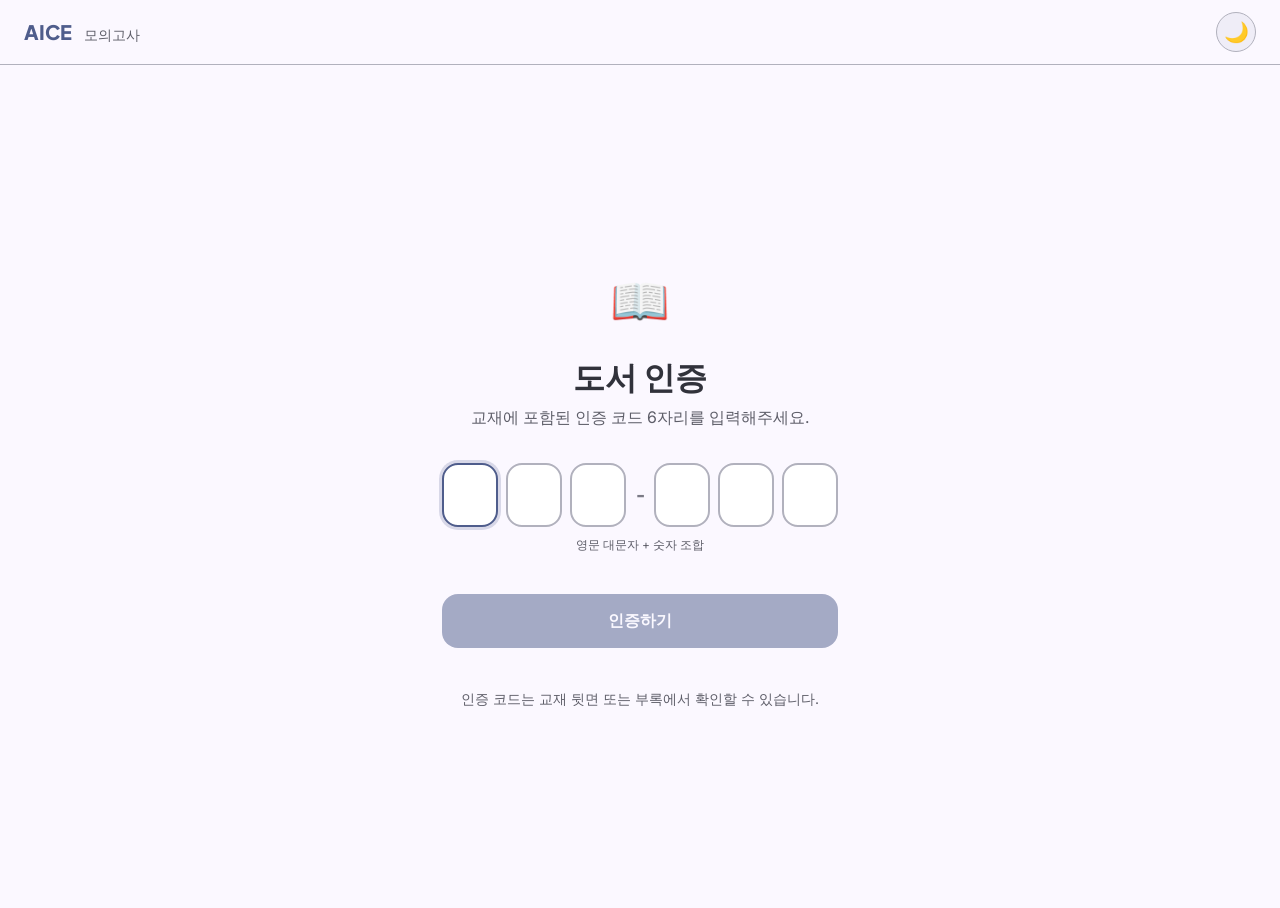
==== lobby.html @ 7699511a "AICE 가상 모의고사 데모 사이트 초기 구현 4페이지 정적 사이트: 모바일 안내, OTP 인증, 로비, 인터랙티브 풀이 뷰어(14문항) 듀얼 테마(라이트/다크), SHA-256 " ====
<!DOCTYPE html>
<html lang="ko">
<head>
  <meta charset="UTF-8">
  <meta name="viewport" content="width=device-width, initial-scale=1.0">
  <title>AICE 모의고사 - 학습 로비</title>
  <link rel="icon" type="image/jpeg" href="assets/favicon.jpg">
  <meta property="og:title" content="AICE 가상 모의고사">
  <meta property="og:description" content="AICE 자격증 모의고사 - 14문항 데이터 분석 실전 연습">
  <meta property="og:image" content="assets/og-image.jpg">
  <meta property="og:type" content="website">
  <link rel="preconnect" href="https://fonts.googleapis.com">
  <link rel="preconnect" href="https://fonts.gstatic.com" crossorigin>
  <link href="https://fonts.googleapis.com/css2?family=Plus+Jakarta+Sans:wght@400;500;600;700;800&family=Inter:wght@400;500;600&family=Space+Grotesk:wght@400;500;600;700&family=Manrope:wght@400;500;600;700&display=swap" rel="stylesheet">
  <script>
    (function(){
      var t = localStorage.getItem('aice_theme') || 'a';
      document.write('<link rel="stylesheet" href="css/theme-' + t + '.css" id="theme-css">');
      document.documentElement.setAttribute('data-theme', t);
    })();
  </script>
  <link rel="stylesheet" href="css/base.css">
</head>
<body>
  <!-- Auth Guard -->
  <script>
    (function(){
      try {
        var auth = JSON.parse(localStorage.getItem('aice_auth'));
        if (!auth || !auth.authenticated) { window.location.replace('auth.html'); }
      } catch(e) { window.location.replace('auth.html'); }
    })();
  </script>

  <!-- Header -->
  <header class="header">
    <div class="logo">AICE <span>모의고사</span></div>
    <div class="header-actions">
      <button class="theme-toggle" aria-label="Toggle theme"></button>
      <button class="btn btn-ghost btn-sm" id="logout-btn">로그아웃</button>
    </div>
  </header>

  <!-- Main -->
  <main class="container" style="padding-top: 2rem; padding-bottom: 3rem;">
    <!-- Welcome Section -->
    <div class="animate-in">
      <h1 style="margin-bottom: 0.25rem;">학습 현황</h1>
      <p class="text-muted mb-lg">모의고사를 선택하여 학습을 시작하세요.</p>

      <!-- Stats -->
      <div class="stats-grid mb-lg" id="stats-grid">
        <!-- Rendered by JS -->
      </div>

      <!-- Overall Progress -->
      <div class="card mb-lg" id="progress-section" style="display:none;">
        <div class="flex flex-between items-center mb-sm">
          <h3>전체 진행률</h3>
          <span class="text-sm text-muted" id="progress-text">0/0</span>
        </div>
        <div class="progress-bar">
          <div class="progress-bar-fill" id="progress-fill" style="width: 0%"></div>
        </div>
      </div>
    </div>

    <!-- Exam Cards -->
    <h2 class="mb-md" style="animation: fadeInUp 0.4s ease 0.1s both;">회차별 모의고사</h2>
    <div class="grid grid-3" id="exam-grid">
      <!-- Rendered by JS -->
    </div>

    <!-- Info Cards -->
    <div class="grid grid-2 mt-xl" style="animation: fadeInUp 0.4s ease 0.2s both;">
      <div class="card">
        <h3 style="margin-bottom: 0.5rem;">🖥️ 실습 환경 안내</h3>
        <p class="text-sm text-muted">Google Colab을 통해 별도 설치 없이 Python 실습이 가능합니다. 각 문항의 해설에서 Colab 링크를 확인하세요.</p>
      </div>
      <div class="card">
        <h3 style="margin-bottom: 0.5rem;">📖 학습 가이드</h3>
        <p class="text-sm text-muted">사전 코드를 먼저 실행한 후 순서대로 문제를 풀어보세요. 해설과 Tip을 통해 핵심 개념을 정리할 수 있습니다.</p>
      </div>
    </div>
  </main>

  <!-- Toast -->
  <div class="toast" id="toast"></div>

  <script src="js/theme.js"></script>
  <script src="js/lobby.js"></script>
  <script src="js/protection.js"></script>
</body>
</html>
---- css/base.css ----
/* === Reset & Base === */
*, *::before, *::after {
  margin: 0;
  padding: 0;
  box-sizing: border-box;
}

html {
  font-size: 16px;
  scroll-behavior: smooth;
  -webkit-text-size-adjust: 100%;
}

body {
  font-family: var(--font-body);
  background-color: var(--color-background);
  color: var(--color-on-surface);
  line-height: 1.6;
  min-height: 100vh;
  transition: background-color 0.3s ease, color 0.3s ease;
}

a {
  color: var(--color-primary);
  text-decoration: none;
  transition: color 0.2s;
}

a:hover {
  color: var(--color-primary-dim);
}

img {
  max-width: 100%;
  height: auto;
  display: block;
}

button {
  cursor: pointer;
  border: none;
  font-family: inherit;
  font-size: inherit;
  transition: all 0.2s ease;
}

input {
  font-family: inherit;
  font-size: inherit;
  outline: none;
}

/* === Typography === */
h1, h2, h3, h4 {
  font-family: var(--font-headline);
  font-weight: 700;
  line-height: 1.3;
  color: var(--color-on-surface);
}

h1 { font-size: 2rem; }
h2 { font-size: 1.5rem; }
h3 { font-size: 1.25rem; }
h4 { font-size: 1.1rem; }

.text-sm { font-size: 0.875rem; }
.text-xs { font-size: 0.75rem; }
.text-lg { font-size: 1.125rem; }
.text-muted { color: var(--color-on-surface-variant); }

/* === Layout Utilities === */
.container {
  width: 100%;
  max-width: 1200px;
  margin: 0 auto;
  padding: 0 1.5rem;
}

.container-narrow {
  max-width: 480px;
  margin: 0 auto;
  padding: 0 1.5rem;
}

.flex { display: flex; }
.flex-col { flex-direction: column; }
.flex-center { align-items: center; justify-content: center; }
.flex-between { justify-content: space-between; }
.flex-wrap { flex-wrap: wrap; }
.gap-xs { gap: 0.25rem; }
.gap-sm { gap: 0.5rem; }
.gap-md { gap: 1rem; }
.gap-lg { gap: 1.5rem; }
.gap-xl { gap: 2rem; }
.items-center { align-items: center; }
.text-center { text-align: center; }

.grid {
  display: grid;
  gap: 1.5rem;
}

.grid-2 { grid-template-columns: repeat(2, 1fr); }
.grid-3 { grid-template-columns: repeat(3, 1fr); }

.w-full { width: 100%; }
.mx-auto { margin-left: auto; margin-right: auto; }
.mt-sm { margin-top: 0.5rem; }
.mt-md { margin-top: 1rem; }
.mt-lg { margin-top: 1.5rem; }
.mt-xl { margin-top: 2rem; }
.mb-sm { margin-bottom: 0.5rem; }
.mb-md { margin-bottom: 1rem; }
.mb-lg { margin-bottom: 1.5rem; }
.p-sm { padding: 0.5rem; }
.p-md { padding: 1rem; }
.p-lg { padding: 1.5rem; }
.p-xl { padding: 2rem; }

/* === Components: Header / Nav === */
.header {
  position: sticky;
  top: 0;
  z-index: 100;
  background: var(--color-surface);
  border-bottom: 1px solid var(--color-outline-variant);
  padding: 0.75rem 1.5rem;
  display: flex;
  align-items: center;
  justify-content: space-between;
  transition: background-color 0.3s ease;
}

.header .logo {
  font-family: var(--font-headline);
  font-weight: 800;
  font-size: 1.25rem;
  color: var(--color-primary);
}

.header .logo span {
  color: var(--color-on-surface-variant);
  font-weight: 400;
  font-size: 0.875rem;
  margin-left: 0.5rem;
}

.header-actions {
  display: flex;
  align-items: center;
  gap: 0.75rem;
}

/* === Components: Theme Toggle === */
.theme-toggle {
  width: 40px;
  height: 40px;
  border-radius: var(--radius-full);
  background: var(--color-surface-container);
  display: flex;
  align-items: center;
  justify-content: center;
  font-size: 1.25rem;
  color: var(--color-on-surface-variant);
  border: 1px solid var(--color-outline-variant);
  transition: all 0.2s ease;
}

.theme-toggle:hover {
  background: var(--color-surface-container-high);
  color: var(--color-primary);
}

/* === Components: Card === */
.card {
  background: var(--card-bg);
  border-radius: var(--radius-lg);
  padding: 1.5rem;
  border: 1px solid var(--card-border);
  box-shadow: var(--shadow-sm);
  transition: box-shadow 0.2s ease, transform 0.2s ease;
}

.card:hover {
  box-shadow: var(--card-hover-shadow);
}

.card-clickable:hover {
  transform: translateY(-2px);
  cursor: pointer;
}

/* === Components: Button === */
.btn {
  display: inline-flex;
  align-items: center;
  justify-content: center;
  gap: 0.5rem;
  padding: 0.75rem 1.5rem;
  border-radius: var(--radius-md);
  font-weight: 600;
  font-family: var(--font-label);
  font-size: 0.9375rem;
  transition: all 0.2s ease;
  white-space: nowrap;
}

.btn-primary {
  background: var(--btn-primary-bg);
  color: var(--btn-primary-text);
}

.btn-primary:hover {
  background: var(--btn-primary-hover);
  transform: translateY(-1px);
}

.btn-secondary {
  background: var(--color-surface-container);
  color: var(--color-on-surface);
  border: 1px solid var(--color-outline-variant);
}

.btn-secondary:hover {
  background: var(--color-surface-container-high);
}

.btn-tertiary {
  background: var(--color-tertiary);
  color: #ffffff;
}

.btn-tertiary:hover {
  opacity: 0.9;
}

.btn-ghost {
  background: transparent;
  color: var(--color-primary);
  padding: 0.5rem 1rem;
}

.btn-ghost:hover {
  background: var(--color-surface-container);
}

.btn-sm {
  padding: 0.5rem 1rem;
  font-size: 0.8125rem;
}

.btn-lg {
  padding: 1rem 2rem;
  font-size: 1rem;
}

.btn:disabled {
  opacity: 0.5;
  cursor: not-allowed;
  transform: none;
}

.btn-icon {
  width: 40px;
  height: 40px;
  padding: 0;
  border-radius: var(--radius-full);
  display: inline-flex;
  align-items: center;
  justify-content: center;
}

/* === Components: Badge === */
.badge {
  display: inline-flex;
  align-items: center;
  padding: 0.25rem 0.75rem;
  border-radius: var(--radius-full);
  font-size: 0.75rem;
  font-weight: 600;
  font-family: var(--font-label);
  background: var(--badge-bg);
  color: var(--badge-text);
}

.badge-success {
  background: var(--color-success-light);
  color: var(--color-success);
}

.badge-warning {
  background: rgba(245, 158, 11, 0.15);
  color: var(--color-warning);
}

/* === Components: Input === */
.input {
  width: 100%;
  padding: 0.75rem 1rem;
  background: var(--input-bg);
  border: 2px solid var(--input-border);
  border-radius: var(--radius-md);
  color: var(--color-on-surface);
  font-size: 1rem;
  transition: border-color 0.2s ease, box-shadow 0.2s ease;
}

.input:focus {
  border-color: var(--input-focus-border);
  box-shadow: 0 0 0 3px rgba(79, 93, 140, 0.15);
}

/* OTP Input */
.otp-input {
  width: 3.5rem;
  height: 4rem;
  text-align: center;
  font-size: 1.5rem;
  font-weight: 700;
  font-family: var(--font-headline);
  text-transform: uppercase;
  background: var(--input-bg);
  border: 2px solid var(--input-border);
  border-radius: var(--radius-md);
  color: var(--color-on-surface);
  transition: all 0.2s ease;
}

.otp-input:focus {
  border-color: var(--color-primary);
  box-shadow: 0 0 0 3px rgba(79, 93, 140, 0.2);
}

.otp-input.error {
  border-color: var(--color-error);
  animation: shake 0.4s ease;
}

.otp-input.success {
  border-color: var(--color-success);
}

/* === Components: Progress Bar === */
.progress-bar {
  width: 100%;
  height: 8px;
  background: var(--progress-bg);
  border-radius: var(--radius-full);
  overflow: hidden;
}

.progress-bar-fill {
  height: 100%;
  background: var(--progress-fill);
  border-radius: var(--radius-full);
  transition: width 0.5s ease;
}

/* === Components: Accordion === */
.accordion {
  border: 1px solid var(--color-outline-variant);
  border-radius: var(--radius-md);
  overflow: hidden;
}

.accordion-header {
  width: 100%;
  padding: 1rem 1.25rem;
  background: var(--color-surface-container);
  color: var(--color-on-surface);
  font-weight: 600;
  font-family: var(--font-label);
  display: flex;
  align-items: center;
  justify-content: space-between;
  cursor: pointer;
  border: none;
  text-align: left;
  transition: background 0.2s;
}

.accordion-header:hover {
  background: var(--color-surface-container-high);
}

.accordion-icon {
  transition: transform 0.3s ease;
  font-size: 1.25rem;
  color: var(--color-on-surface-variant);
}

.accordion-header[aria-expanded="true"] .accordion-icon {
  transform: rotate(180deg);
}

.accordion-body {
  max-height: 0;
  overflow: hidden;
  transition: max-height 0.3s ease;
}

.accordion-body.open {
  max-height: 2000px;
}

.accordion-content {
  padding: 1.25rem;
}

/* === Components: Code Block === */
.code-block {
  position: relative;
  background: var(--code-bg);
  border-radius: var(--radius-md);
  overflow: hidden;
  margin: 1rem 0;
}

.code-block-header {
  display: flex;
  align-items: center;
  justify-content: space-between;
  padding: 0.5rem 1rem;
  background: rgba(0,0,0,0.2);
  font-size: 0.75rem;
  color: var(--color-on-surface-variant);
  font-family: var(--font-label);
}

.code-block pre {
  padding: 1rem;
  overflow-x: auto;
  font-family: var(--font-code);
  font-size: 0.875rem;
  line-height: 1.7;
  color: var(--code-text);
  margin: 0;
}

.code-block code {
  font-family: inherit;
}

.copy-btn {
  padding: 0.25rem 0.625rem;
  border-radius: var(--radius-sm);
  background: rgba(255,255,255,0.1);
  color: var(--color-on-surface-variant);
  font-size: 0.75rem;
  border: none;
  cursor: pointer;
  transition: all 0.2s;
}

.copy-btn:hover {
  background: rgba(255,255,255,0.2);
}

.copy-btn.copied {
  background: var(--color-success);
  color: #ffffff;
}

/* === Components: Sidebar (Viewer) === */
.viewer-layout {
  display: flex;
  min-height: calc(100vh - 57px);
}

.sidebar {
  width: 260px;
  flex-shrink: 0;
  background: var(--sidebar-bg);
  border-right: 1px solid var(--color-outline-variant);
  padding: 1rem 0.75rem;
  overflow-y: auto;
  position: sticky;
  top: 57px;
  height: calc(100vh - 57px);
}

.sidebar-title {
  font-family: var(--font-headline);
  font-size: 0.875rem;
  font-weight: 700;
  color: var(--color-on-surface-variant);
  padding: 0.5rem 0.75rem;
  margin-bottom: 0.5rem;
  text-transform: uppercase;
  letter-spacing: 0.05em;
}

.sidebar-item {
  display: flex;
  align-items: center;
  gap: 0.75rem;
  padding: 0.625rem 0.75rem;
  border-radius: var(--radius-md);
  cursor: pointer;
  transition: all 0.15s ease;
  font-size: 0.875rem;
  color: var(--color-on-surface-variant);
  border: none;
  background: transparent;
  width: 100%;
  text-align: left;
}

.sidebar-item:hover {
  background: var(--color-surface-container-high);
  color: var(--color-on-surface);
}

.sidebar-item.active {
  background: var(--sidebar-active-bg);
  color: var(--sidebar-active-text);
  font-weight: 600;
}

.sidebar-item .q-num {
  width: 28px;
  height: 28px;
  border-radius: var(--radius-sm);
  display: flex;
  align-items: center;
  justify-content: center;
  font-weight: 700;
  font-size: 0.75rem;
  background: var(--color-surface-container);
  flex-shrink: 0;
}

.sidebar-item.active .q-num {
  background: var(--color-primary);
  color: var(--color-on-primary);
}

.sidebar-item.viewed .q-num {
  background: var(--color-success);
  color: #ffffff;
}

.viewer-main {
  flex: 1;
  padding: 2rem;
  max-width: calc(100% - 260px);
  overflow-x: hidden;
}

/* === Components: Tip Box === */
.tip-box {
  padding: 1rem 1.25rem;
  border-radius: var(--radius-md);
  background: var(--color-tertiary-container);
  color: var(--color-on-tertiary-container);
  font-size: 0.875rem;
  line-height: 1.6;
  margin: 1rem 0;
  display: flex;
  gap: 0.75rem;
}

.tip-box .tip-icon {
  flex-shrink: 0;
  font-size: 1.25rem;
}

/* === Components: Answer Card === */
.answer-card {
  background: var(--color-primary-container);
  color: var(--color-on-primary-container);
  padding: 1.25rem;
  border-radius: var(--radius-md);
  margin: 1rem 0;
}

.answer-card .answer-label {
  font-family: var(--font-label);
  font-size: 0.75rem;
  font-weight: 700;
  text-transform: uppercase;
  letter-spacing: 0.05em;
  opacity: 0.7;
  margin-bottom: 0.5rem;
}

.answer-card .answer-value {
  font-family: var(--font-headline);
  font-size: 1.25rem;
  font-weight: 700;
}

/* === Components: Choice List === */
.choice-list {
  list-style: none;
  display: flex;
  flex-direction: column;
  gap: 0.5rem;
  margin: 1rem 0;
}

.choice-item {
  display: flex;
  align-items: flex-start;
  gap: 0.75rem;
  padding: 0.875rem 1rem;
  border-radius: var(--radius-md);
  border: 1px solid var(--color-outline-variant);
  font-size: 0.9375rem;
  transition: all 0.15s;
}

.choice-item .choice-num {
  width: 28px;
  height: 28px;
  border-radius: var(--radius-full);
  display: flex;
  align-items: center;
  justify-content: center;
  font-weight: 700;
  font-size: 0.8125rem;
  background: var(--color-surface-container);
  flex-shrink: 0;
}

.choice-item.correct {
  border-color: var(--color-success);
  background: var(--color-success-light);
}

.choice-item.correct .choice-num {
  background: var(--color-success);
  color: #ffffff;
}

.choice-item.wrong {
  border-color: var(--color-error);
  background: rgba(168, 56, 54, 0.08);
}

.choice-item.wrong .choice-num {
  background: var(--color-error);
  color: #ffffff;
}

.choice-clickable:hover {
  border-color: var(--color-primary);
  background: var(--color-surface-container);
  transform: translateX(4px);
}

/* === Components: Question Navigation === */
.question-nav {
  display: flex;
  justify-content: space-between;
  align-items: center;
  margin-top: 2rem;
  padding-top: 1.5rem;
  border-top: 1px solid var(--color-outline-variant);
}

/* === Components: Toast === */
.toast {
  position: fixed;
  bottom: 2rem;
  left: 50%;
  transform: translateX(-50%) translateY(100px);
  padding: 0.75rem 1.5rem;
  background: var(--color-inverse-surface);
  color: var(--color-inverse-on-surface);
  border-radius: var(--radius-md);
  font-size: 0.875rem;
  z-index: 1000;
  opacity: 0;
  transition: all 0.3s ease;
  pointer-events: none;
}

.toast.show {
  transform: translateX(-50%) translateY(0);
  opacity: 1;
}

/* === Components: Exam Card (Lobby) === */
.exam-card {
  position: relative;
  overflow: hidden;
}

.exam-card .exam-tags {
  display: flex;
  flex-wrap: wrap;
  gap: 0.375rem;
  margin: 0.75rem 0;
}

.exam-card .exam-tags .tag {
  font-size: 0.6875rem;
  padding: 0.125rem 0.5rem;
  border-radius: var(--radius-full);
  background: var(--color-surface-container-high);
  color: var(--color-on-surface-variant);
  font-family: var(--font-code);
}

.exam-card.disabled {
  opacity: 0.5;
  pointer-events: none;
}

.exam-card.disabled::after {
  content: '준비 중';
  position: absolute;
  top: 1rem;
  right: 1rem;
  padding: 0.25rem 0.75rem;
  border-radius: var(--radius-full);
  background: var(--color-surface-container-high);
  color: var(--color-on-surface-variant);
  font-size: 0.75rem;
  font-weight: 600;
}

/* === Components: Stats Grid === */
.stats-grid {
  display: grid;
  grid-template-columns: repeat(auto-fit, minmax(140px, 1fr));
  gap: 1rem;
}

.stat-card {
  background: var(--color-surface-container);
  border-radius: var(--radius-md);
  padding: 1rem;
  text-align: center;
}

.stat-card .stat-value {
  font-family: var(--font-headline);
  font-size: 1.5rem;
  font-weight: 800;
  color: var(--color-primary);
}

.stat-card .stat-label {
  font-size: 0.75rem;
  color: var(--color-on-surface-variant);
  margin-top: 0.25rem;
}

/* === Components: Demo Note === */
.demo-note {
  background: var(--color-surface-container);
  border: 1px dashed var(--color-outline-variant);
  border-radius: var(--radius-md);
  padding: 1.25rem;
  margin-top: 2rem;
  font-size: 0.8125rem;
  color: var(--color-on-surface-variant);
  line-height: 1.7;
}

.demo-note strong {
  color: var(--color-on-surface);
}

/* === Components: Error Message === */
.error-msg {
  color: var(--color-error);
  font-size: 0.875rem;
  margin-top: 0.75rem;
  display: none;
  text-align: center;
}

.error-msg.show {
  display: block;
  animation: fadeIn 0.3s ease;
}

/* === Animations === */
@keyframes shake {
  0%, 100% { transform: translateX(0); }
  20% { transform: translateX(-6px); }
  40% { transform: translateX(6px); }
  60% { transform: translateX(-4px); }
  80% { transform: translateX(4px); }
}

@keyframes fadeIn {
  from { opacity: 0; transform: translateY(8px); }
  to { opacity: 1; transform: translateY(0); }
}

@keyframes fadeInUp {
  from { opacity: 0; transform: translateY(20px); }
  to { opacity: 1; transform: translateY(0); }
}

.animate-in {
  animation: fadeInUp 0.4s ease forwards;
}

/* === Responsive === */
@media (max-width: 768px) {
  h1 { font-size: 1.5rem; }
  h2 { font-size: 1.25rem; }

  .grid-2, .grid-3 {
    grid-template-columns: 1fr;
  }

  .container {
    padding: 0 1rem;
  }

  .sidebar {
    display: none;
  }

  .viewer-main {
    max-width: 100%;
    padding: 1rem;
  }

  .mobile-q-nav {
    display: flex;
    overflow-x: auto;
    gap: 0.5rem;
    padding: 0.75rem 1rem;
    background: var(--color-surface-container);
    border-bottom: 1px solid var(--color-outline-variant);
    -webkit-overflow-scrolling: touch;
  }

  .mobile-q-nav .q-pill {
    flex-shrink: 0;
    padding: 0.375rem 0.75rem;
    border-radius: var(--radius-full);
    font-size: 0.8125rem;
    font-weight: 600;
    background: var(--color-surface-container-high);
    color: var(--color-on-surface-variant);
    border: none;
    cursor: pointer;
    white-space: nowrap;
  }

  .mobile-q-nav .q-pill.active {
    background: var(--color-primary);
    color: var(--color-on-primary);
  }

  .otp-input {
    width: 2.75rem;
    height: 3.25rem;
    font-size: 1.25rem;
  }
}

/* Hide mobile nav on desktop */
@media (min-width: 769px) {
  .mobile-q-nav {
    display: none;
  }
}

/* === Utility: hidden === */
.hidden { display: none !important; }
.sr-only {
  position: absolute;
  width: 1px;
  height: 1px;
  overflow: hidden;
  clip: rect(0,0,0,0);
  white-space: nowrap;
}
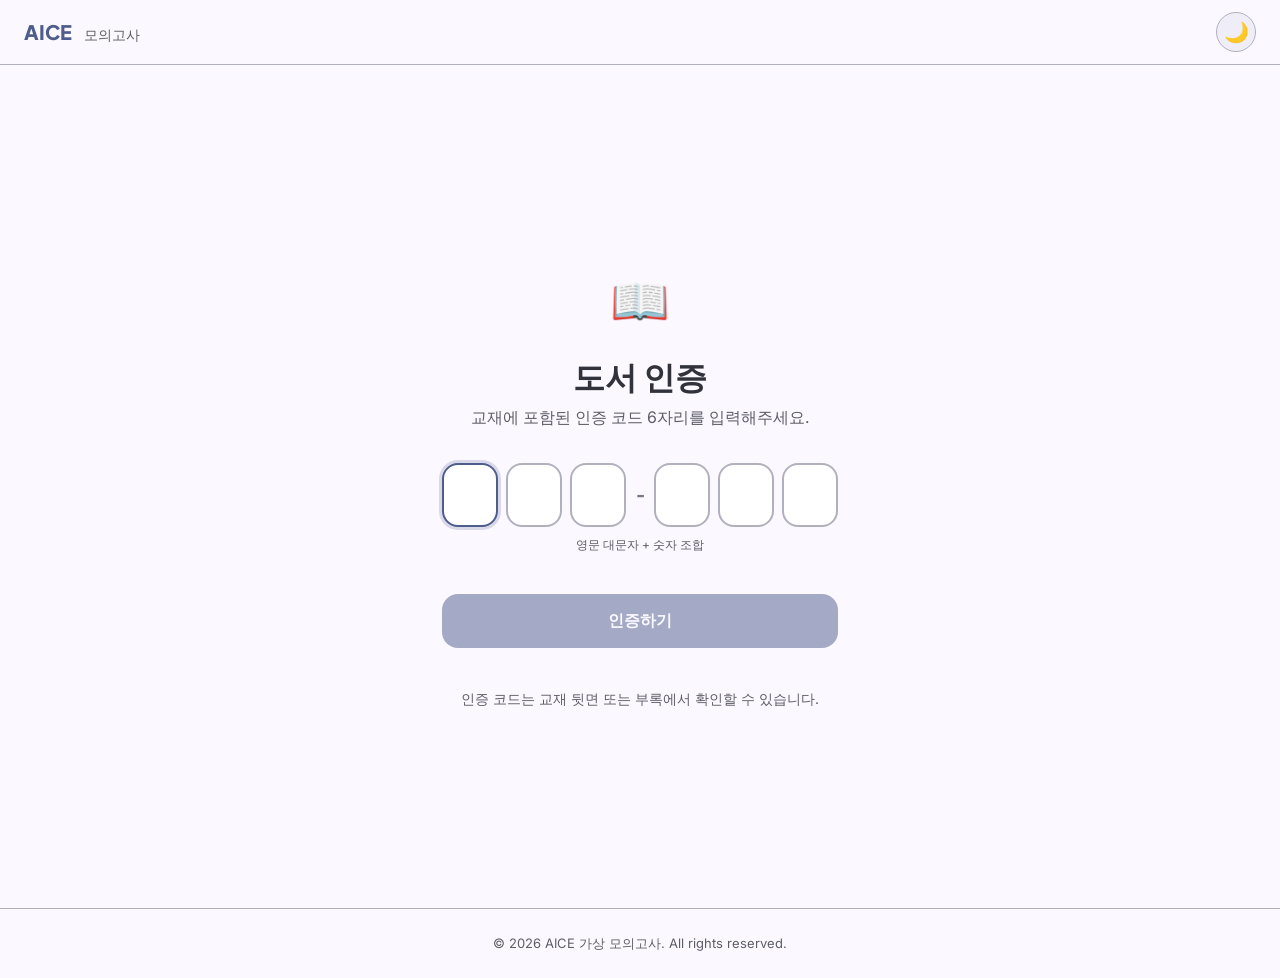
==== commit cdae8617: "푸터 영역 추가 (4페이지 전체) Co-Authored-By: Claude Opus 4.6 (1M context) <noreply@anthropic.com>" ====
--- a/lobby.html
+++ b/lobby.html
@@ -84,6 +84,8 @@
     </div>
   </main>
 
+  <footer class="footer">&copy; 2026 AICE 가상 모의고사. All rights reserved.</footer>
+
   <!-- Toast -->
   <div class="toast" id="toast"></div>
 
--- a/css/base.css
+++ b/css/base.css
@@ -866,6 +866,16 @@
 }
 
 /* === Utility: hidden === */
+/* === Components: Footer === */
+.footer {
+  padding: 1.5rem;
+  text-align: center;
+  font-size: 0.8125rem;
+  color: var(--color-on-surface-variant);
+  border-top: 1px solid var(--color-outline-variant);
+  margin-top: auto;
+}
+
 .hidden { display: none !important; }
 .sr-only {
   position: absolute;
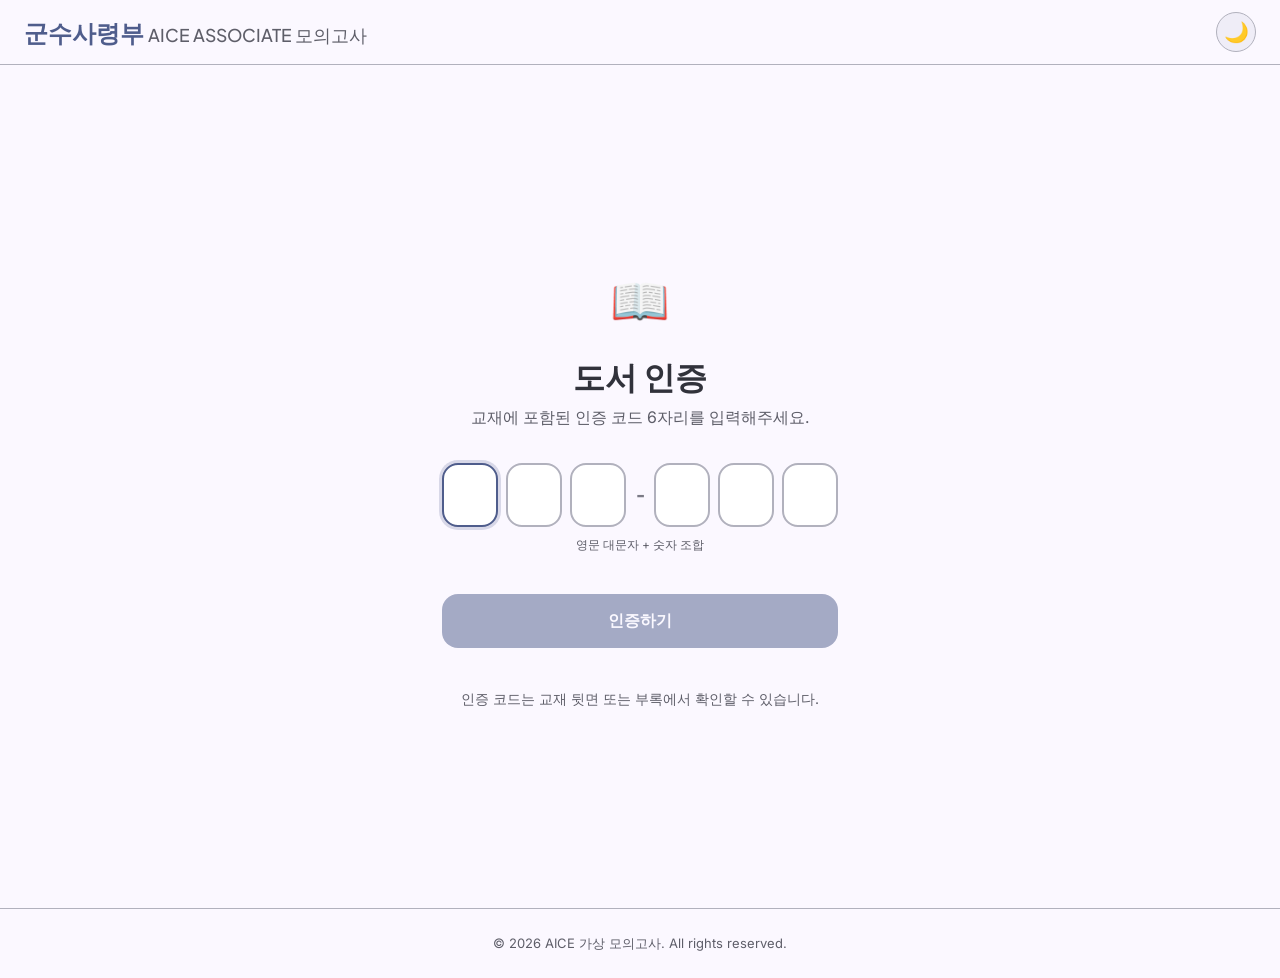
==== commit a329c60c: "4차 클라이언트 수정: 헤더 로고 변경, 버튼 텍스트 변경, Colab 참고 자료 추가 - 헤더 로고: "AICE 모의고사" → "군수사령부 AICE ASSOCIATE 모의고사" " ====
--- a/lobby.html
+++ b/lobby.html
@@ -34,7 +34,7 @@
 
   <!-- Header -->
   <header class="header">
-    <div class="logo">AICE <span>모의고사</span></div>
+    <div class="logo">군수사령부 <span class="logo-sub">AICE ASSOCIATE 모의고사</span></div>
     <div class="header-actions">
       <button class="theme-toggle" aria-label="Toggle theme"></button>
       <button class="btn btn-ghost btn-sm" id="logout-btn">로그아웃</button>
@@ -90,6 +90,7 @@
   <div class="toast" id="toast"></div>
 
   <script src="js/theme.js"></script>
+  <script src="js/colab-notice.js"></script>
   <script src="js/lobby.js"></script>
   <script src="js/protection.js"></script>
 </body>
--- a/css/base.css
+++ b/css/base.css
@@ -134,15 +134,14 @@
 .header .logo {
   font-family: var(--font-headline);
   font-weight: 800;
-  font-size: 1.25rem;
+  font-size: 1.5rem;
   color: var(--color-primary);
 }
 
-.header .logo span {
-  color: var(--color-on-surface-variant);
-  font-weight: 400;
-  font-size: 0.875rem;
-  margin-left: 0.5rem;
+.header .logo .logo-sub {
+  color: var(--color-on-surface-variant);
+  font-weight: 500;
+  font-size: 1.1rem;
 }
 
 .header-actions {
@@ -685,6 +684,27 @@
 .exam-card {
   position: relative;
   overflow: hidden;
+}
+
+.exam-card .flex.gap-sm {
+  align-items: stretch;
+}
+
+.exam-card .flex.gap-sm .btn {
+  display: flex;
+  align-items: center;
+  justify-content: center;
+}
+
+.exam-card .flex.gap-sm .btn.btn-colab {
+  display: block;
+  text-align: center;
+  line-height: 1.3;
+}
+
+.colab-btn-sub {
+  font-size: 0.75rem;
+  opacity: 0.65;
 }
 
 .exam-card .exam-tags {
@@ -885,3 +905,162 @@
   clip: rect(0,0,0,0);
   white-space: nowrap;
 }
+
+/* === Components: Modal (Colab Notice) === */
+.modal-backdrop {
+  position: fixed;
+  inset: 0;
+  background: rgba(0, 0, 0, 0.55);
+  display: flex;
+  align-items: center;
+  justify-content: center;
+  z-index: 2000;
+  padding: 1rem;
+  animation: fadeIn 0.2s ease;
+}
+
+.modal-card {
+  background: var(--color-surface);
+  border-radius: var(--radius-lg);
+  border: 1px solid var(--color-outline-variant);
+  box-shadow: 0 20px 60px rgba(0, 0, 0, 0.35);
+  max-width: 540px;
+  width: 100%;
+  max-height: calc(100vh - 2rem);
+  overflow-y: auto;
+  animation: modalIn 0.25s ease;
+}
+
+@keyframes modalIn {
+  from { opacity: 0; transform: translateY(12px) scale(0.98); }
+  to { opacity: 1; transform: translateY(0) scale(1); }
+}
+
+.modal-header {
+  display: flex;
+  align-items: center;
+  justify-content: space-between;
+  padding: 1.25rem 1.5rem;
+  border-bottom: 1px solid var(--color-outline-variant);
+}
+
+.modal-header h3 {
+  margin: 0;
+  font-size: 1.125rem;
+  color: var(--color-on-surface);
+}
+
+.modal-close {
+  width: 32px;
+  height: 32px;
+  border-radius: var(--radius-sm);
+  background: transparent;
+  color: var(--color-on-surface-variant);
+  font-size: 1.5rem;
+  display: flex;
+  align-items: center;
+  justify-content: center;
+  line-height: 1;
+}
+
+.modal-close:hover {
+  background: var(--color-surface-container);
+  color: var(--color-on-surface);
+}
+
+.modal-body {
+  padding: 1.25rem 1.5rem;
+  font-size: 0.9375rem;
+  line-height: 1.7;
+  color: var(--color-on-surface);
+}
+
+.modal-body p {
+  margin: 0 0 0.75rem;
+}
+
+.modal-body p:last-of-type {
+  margin-bottom: 0;
+}
+
+.modal-body code {
+  font-family: var(--font-code);
+  font-size: 0.8125rem;
+  padding: 0.125rem 0.375rem;
+  background: var(--color-surface-container);
+  border-radius: var(--radius-sm);
+}
+
+.modal-quote {
+  margin: 0.75rem 0 1rem;
+  padding: 0.75rem 1rem;
+  border-left: 3px solid var(--color-warning, #f59e0b);
+  background: var(--color-surface-container);
+  color: var(--color-on-surface-variant);
+  font-size: 0.875rem;
+  border-radius: 0 var(--radius-sm) var(--radius-sm) 0;
+  font-weight: 600;
+}
+
+/* Modal tip box — override default pink tertiary-container with light sky blue */
+.modal-body .tip-box {
+  background: #e0f2fe;
+  color: #075985;
+}
+
+.modal-body .tip-box code {
+  background: rgba(7, 89, 133, 0.12);
+  color: #075985;
+}
+
+[data-theme="b"] .modal-body .tip-box {
+  background: rgba(56, 189, 248, 0.12);
+  color: #7dd3fc;
+}
+
+[data-theme="b"] .modal-body .tip-box code {
+  background: rgba(125, 211, 252, 0.18);
+  color: #bae6fd;
+}
+
+.modal-footer {
+  display: flex;
+  align-items: center;
+  justify-content: space-between;
+  gap: 1rem;
+  padding: 1rem 1.5rem 1.25rem;
+  border-top: 1px solid var(--color-outline-variant);
+  flex-wrap: wrap;
+}
+
+.modal-checkbox {
+  display: inline-flex;
+  align-items: center;
+  gap: 0.5rem;
+  font-size: 0.875rem;
+  color: var(--color-on-surface-variant);
+  cursor: pointer;
+  user-select: none;
+}
+
+.modal-checkbox input[type="checkbox"] {
+  width: 16px;
+  height: 16px;
+  cursor: pointer;
+  accent-color: var(--color-primary);
+}
+
+.modal-actions {
+  display: flex;
+  gap: 0.5rem;
+}
+
+@media (max-width: 480px) {
+  .modal-footer {
+    flex-direction: column;
+    align-items: stretch;
+  }
+  .modal-actions {
+    justify-content: flex-end;
+  }
+}
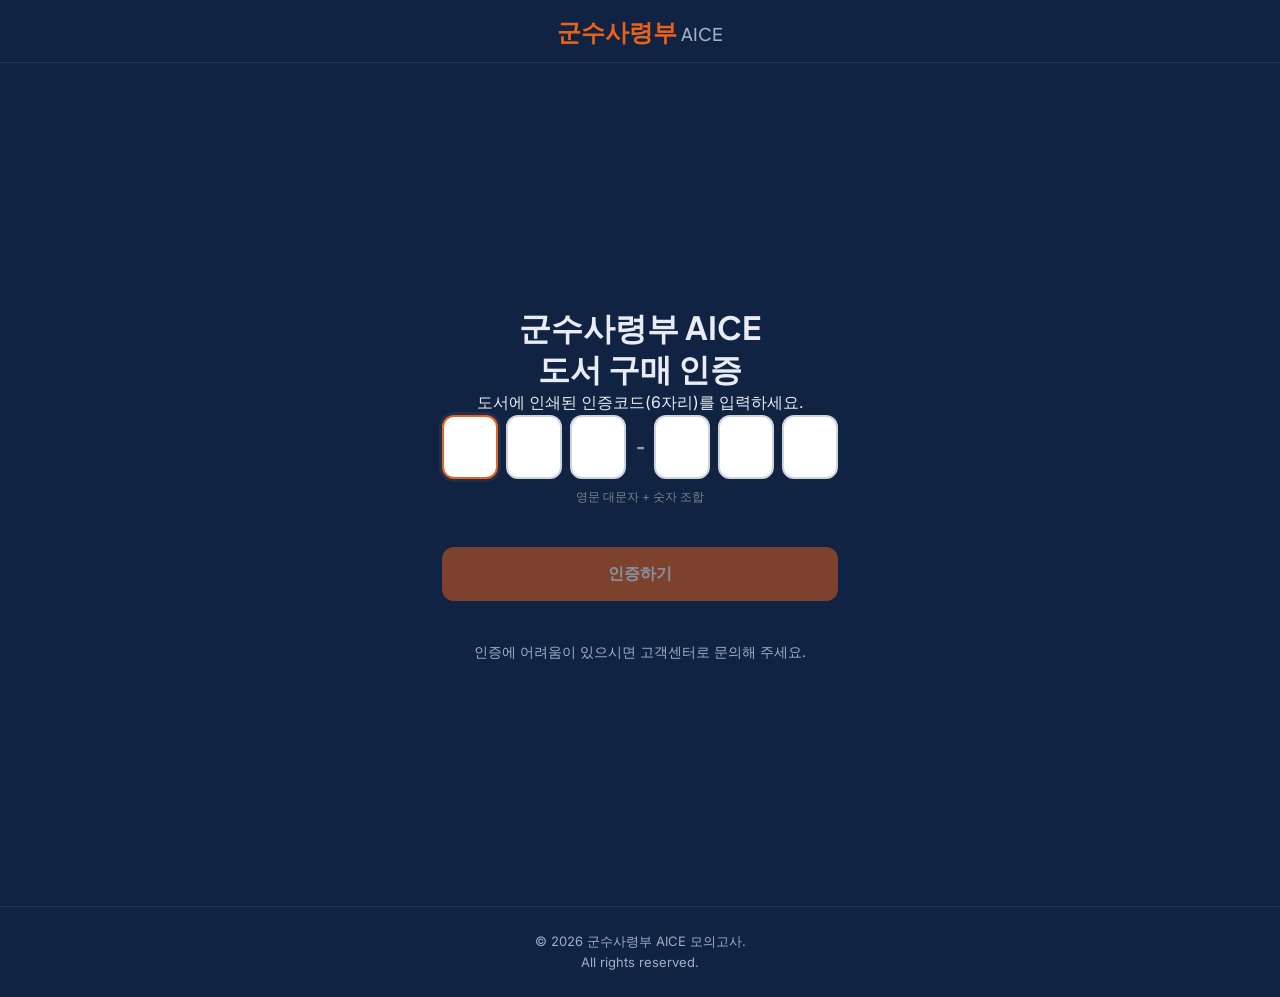
==== commit 27773cd3: "5차 클라이언트 수정: 단일 테마, 페이지 전면 리디자인 - 단일 테마 전환: 네이비 배경 + 오렌지 포인트 (기존 2종 테마 백업 보존) - 테마 토글 버튼 전 페이지에서 제거 " ====
--- a/lobby.html
+++ b/lobby.html
@@ -12,13 +12,7 @@
   <link rel="preconnect" href="https://fonts.googleapis.com">
   <link rel="preconnect" href="https://fonts.gstatic.com" crossorigin>
   <link href="https://fonts.googleapis.com/css2?family=Plus+Jakarta+Sans:wght@400;500;600;700;800&family=Inter:wght@400;500;600&family=Space+Grotesk:wght@400;500;600;700&family=Manrope:wght@400;500;600;700&display=swap" rel="stylesheet">
-  <script>
-    (function(){
-      var t = localStorage.getItem('aice_theme') || 'a';
-      document.write('<link rel="stylesheet" href="css/theme-' + t + '.css" id="theme-css">');
-      document.documentElement.setAttribute('data-theme', t);
-    })();
-  </script>
+  <link rel="stylesheet" href="css/theme-a.css">
   <link rel="stylesheet" href="css/base.css">
 </head>
 <body>
@@ -34,62 +28,65 @@
 
   <!-- Header -->
   <header class="header">
-    <div class="logo">군수사령부 <span class="logo-sub">AICE ASSOCIATE 모의고사</span></div>
+    <div class="logo">군수사령부 AICE</div>
+    <div class="header-search">
+      <input type="text" placeholder="허용 라이브러리(NumPy, pandas 등) 공식 문서 검색" disabled>
+      <span class="header-search-icon">🔍</span>
+    </div>
     <div class="header-actions">
-      <button class="theme-toggle" aria-label="Toggle theme"></button>
       <button class="btn btn-ghost btn-sm" id="logout-btn">로그아웃</button>
     </div>
   </header>
 
   <!-- Main -->
-  <main class="container" style="padding-top: 2rem; padding-bottom: 3rem;">
-    <!-- Welcome Section -->
-    <div class="animate-in">
-      <h1 style="margin-bottom: 0.25rem;">학습 현황</h1>
-      <p class="text-muted mb-lg">모의고사를 선택하여 학습을 시작하세요.</p>
-
-      <!-- Stats -->
-      <div class="stats-grid mb-lg" id="stats-grid">
-        <!-- Rendered by JS -->
+  <main class="lobby-main">
+  <div class="container" style="padding-top: 2rem; padding-bottom: 3rem;">
+    <div class="lobby-layout">
+      <!-- Left: Exam Cards Grid -->
+      <div class="lobby-cards">
+        <div class="grid grid-2" id="exam-grid">
+          <!-- Rendered by JS -->
+        </div>
       </div>
 
-      <!-- Overall Progress -->
-      <div class="card mb-lg" id="progress-section" style="display:none;">
-        <div class="flex flex-between items-center mb-sm">
-          <h3>전체 진행률</h3>
-          <span class="text-sm text-muted" id="progress-text">0/0</span>
+      <!-- Right: Sidebar Stats -->
+      <div class="lobby-sidebar">
+        <div class="lobby-stat-card">
+          <h3>전체 통계</h3>
+          <div class="lobby-stat-row">
+            <span>전체 회차</span>
+            <span id="stat-total-exams">8</span>
+          </div>
+          <div class="lobby-stat-row">
+            <span>활성 회차</span>
+            <span id="stat-active-exams">1</span>
+          </div>
+          <div class="lobby-stat-row">
+            <span>총 문항 수</span>
+            <span id="stat-total-questions">14</span>
+          </div>
         </div>
-        <div class="progress-bar">
-          <div class="progress-bar-fill" id="progress-fill" style="width: 0%"></div>
+        <div class="lobby-stat-card">
+          <h3>내 점수 기록<br><small style="font-weight:400; color:#7a8290;">(Local Storage)</small></h3>
+          <div class="lobby-stat-row">
+            <span>학습 완료 문항</span>
+            <span id="stat-viewed">0</span>
+          </div>
+          <div class="lobby-stat-row">
+            <span>진행률</span>
+            <span id="stat-progress">0%</span>
+          </div>
         </div>
       </div>
     </div>
-
-    <!-- Exam Cards -->
-    <h2 class="mb-md" style="animation: fadeInUp 0.4s ease 0.1s both;">회차별 모의고사</h2>
-    <div class="grid grid-3" id="exam-grid">
-      <!-- Rendered by JS -->
-    </div>
-
-    <!-- Info Cards -->
-    <div class="grid grid-2 mt-xl" style="animation: fadeInUp 0.4s ease 0.2s both;">
-      <div class="card">
-        <h3 style="margin-bottom: 0.5rem;">🖥️ 실습 환경 안내</h3>
-        <p class="text-sm text-muted">Google Colab을 통해 별도 설치 없이 Python 실습이 가능합니다. 각 문항의 해설에서 Colab 링크를 확인하세요.</p>
-      </div>
-      <div class="card">
-        <h3 style="margin-bottom: 0.5rem;">📖 학습 가이드</h3>
-        <p class="text-sm text-muted">사전 코드를 먼저 실행한 후 순서대로 문제를 풀어보세요. 해설과 Tip을 통해 핵심 개념을 정리할 수 있습니다.</p>
-      </div>
-    </div>
+  </div>
   </main>
 
-  <footer class="footer">&copy; 2026 AICE 가상 모의고사. All rights reserved.</footer>
+  <footer class="footer">&copy; 2026 군수사령부 AICE 모의고사. All rights reserved.</footer>
 
   <!-- Toast -->
   <div class="toast" id="toast"></div>
 
-  <script src="js/theme.js"></script>
   <script src="js/colab-notice.js"></script>
   <script src="js/lobby.js"></script>
   <script src="js/protection.js"></script>
--- a/css/theme-a.css
+++ b/css/theme-a.css
@@ -0,0 +1,96 @@
+/* Theme: Military AICE (Navy + White Card + Orange Accent) */
+/* 클라이언트 이미지 픽셀 추출 기반 색상 */
+:root {
+  /* Primary - Orange accent (버튼) */
+  --color-primary: #e8621a;
+  --color-primary-dim: #d35400;
+  --color-primary-container: #f45e07;
+  --color-on-primary: #ffffff;
+  --color-on-primary-container: #ffffff;
+
+  /* Secondary */
+  --color-secondary: #4a5a6d;
+  --color-secondary-dim: #3d4e60;
+  --color-secondary-container: #e8ecf1;
+  --color-on-secondary: #112342;
+
+  /* Tertiary */
+  --color-tertiary: #f39c12;
+  --color-tertiary-container: #fde8c0;
+  --color-on-tertiary-container: #5a3210;
+
+  /* Surface & Background - Navy */
+  --color-surface: #112342;
+  --color-surface-dim: #0b1c3d;
+  --color-surface-container: #152345;
+  --color-surface-container-low: #0f2040;
+  --color-surface-container-high: #1a2d50;
+  --color-surface-container-highest: #203558;
+  --color-surface-container-lowest: #091530;
+  --color-background: #112342;
+
+  /* Text */
+  --color-on-surface: #e8ecf5;
+  --color-on-surface-variant: #a0b0c8;
+  --color-on-background: #e8ecf5;
+
+  /* Outline */
+  --color-outline: #4a5a6d;
+  --color-outline-variant: rgba(74, 90, 109, 0.3);
+
+  /* Status */
+  --color-error: #e74c3c;
+  --color-error-container: #4a1515;
+  --color-success: #27ae60;
+  --color-success-light: #e8f5e9;
+  --color-warning: #f39c12;
+
+  /* Inverse */
+  --color-inverse-surface: #e8ecf5;
+  --color-inverse-on-surface: #112342;
+
+  /* Typography */
+  --font-headline: 'Plus Jakarta Sans', sans-serif;
+  --font-body: 'Inter', sans-serif;
+  --font-label: 'Inter', sans-serif;
+  --font-code: 'JetBrains Mono', 'Fira Code', monospace;
+
+  /* Shape */
+  --radius-sm: 0.5rem;
+  --radius-md: 0.75rem;
+  --radius-lg: 1rem;
+  --radius-xl: 1.25rem;
+  --radius-full: 9999px;
+
+  /* Elevation */
+  --shadow-sm: 0 1px 4px rgba(0,0,0,0.2);
+  --shadow-md: 0 2px 12px rgba(0,0,0,0.25);
+  --shadow-lg: 0 4px 24px rgba(0,0,0,0.3);
+
+  /* Glassmorphism */
+  --glass-bg: transparent;
+  --glass-border: transparent;
+  --glass-blur: 0;
+
+  /* Specific component tokens */
+  --card-bg: #ffffff;
+  --card-border: rgba(0, 0, 0, 0.06);
+  --card-hover-shadow: 0 2px 12px rgba(0,0,0,0.15);
+  --input-bg: #ffffff;
+  --input-border: #d0d5dd;
+  --input-focus-border: #e8621a;
+  --badge-bg: #fff3e0;
+  --badge-text: #d35400;
+  --code-bg: #1e1e2e;
+  --code-text: #e8ecf5;
+  --sidebar-bg: var(--color-surface-container);
+  --sidebar-active-bg: #e8621a;
+  --sidebar-active-text: #ffffff;
+  --btn-primary-bg: #e8621a;
+  --btn-primary-text: #ffffff;
+  --btn-primary-hover: #d35400;
+  --progress-bg: rgba(255,255,255,0.2);
+  --progress-fill: #e8621a;
+  --tooltip-bg: var(--color-surface-container-highest);
+  --tooltip-text: var(--color-on-surface);
+}
